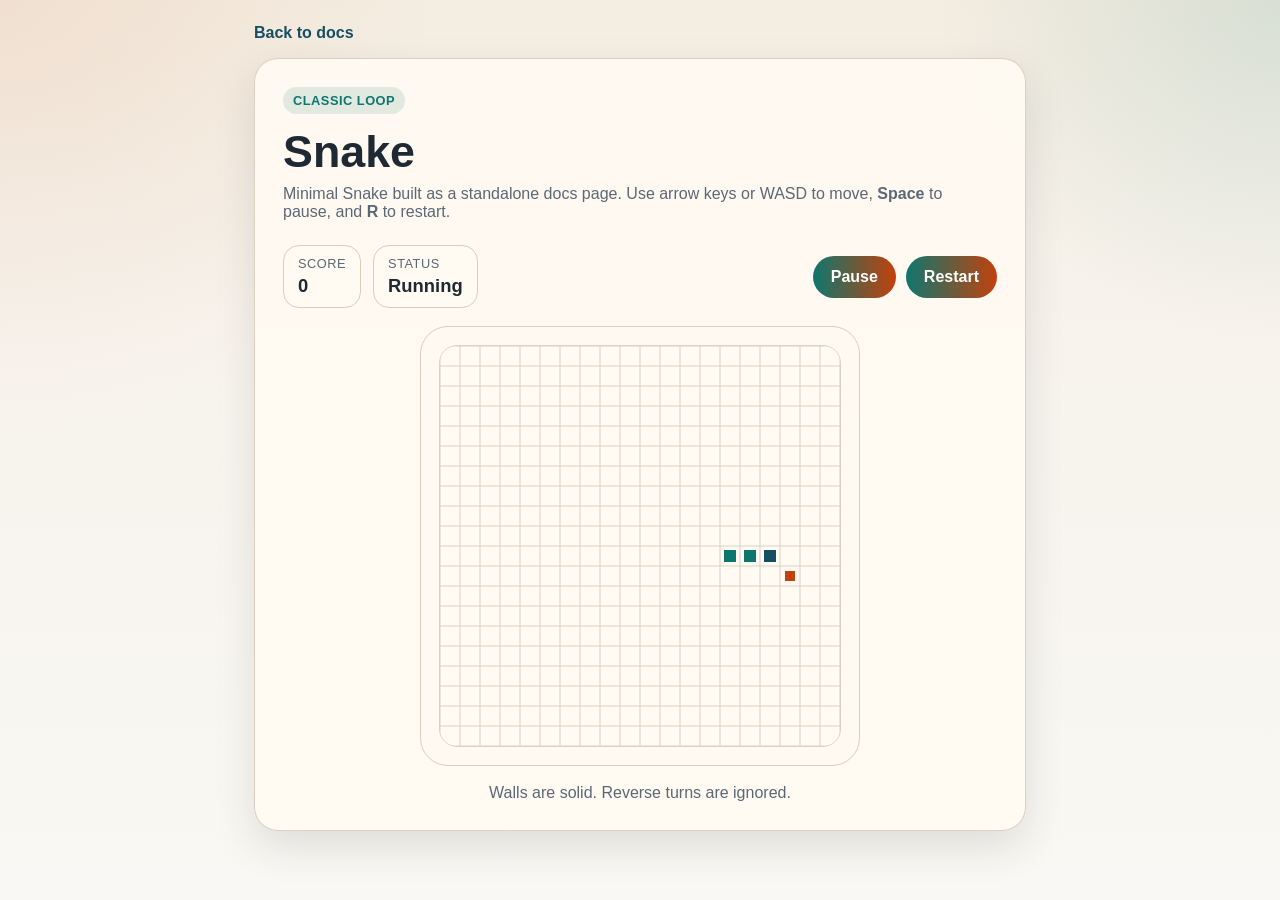
==== docs/snake/index.html @ d0e92999 "Add standalone Snake docs page" ====
<!DOCTYPE html>
<html lang="en">
<head>
  <meta charset="UTF-8">
  <meta name="viewport" content="width=device-width, initial-scale=1.0">
  <title>Classic Snake</title>
  <link rel="stylesheet" href="./style.css">
</head>
<body>
  <main class="page">
    <a class="back-link" href="../">Back to docs</a>
    <section class="panel">
      <div class="tag">Classic Loop</div>
      <h1>Snake</h1>
      <p class="intro">
        Minimal Snake built as a standalone docs page. Use arrow keys or WASD to move,
        <strong>Space</strong> to pause, and <strong>R</strong> to restart.
      </p>

      <div class="hud">
        <div class="stats">
          <div class="stat">
            <span class="label">Score</span>
            <span class="value" id="scoreValue">0</span>
          </div>
          <div class="stat">
            <span class="label">Status</span>
            <span class="value" id="statusValue">Running</span>
          </div>
        </div>
        <div class="actions">
          <button type="button" data-action="pause">Pause</button>
          <button type="button" data-action="restart">Restart</button>
        </div>
      </div>

      <div class="board-shell">
        <div class="board-frame">
          <canvas id="gameBoard" aria-label="Snake game board" role="img"></canvas>
        </div>
        <p class="hint">Walls are solid. Reverse turns are ignored.</p>

        <div class="mobile-controls" aria-label="On-screen controls">
          <div class="row">
            <button type="button" data-direction="up">Up</button>
          </div>
          <div class="row">
            <button type="button" data-direction="left">Left</button>
            <button type="button" data-action="pause">Pause</button>
            <button type="button" data-direction="right">Right</button>
          </div>
          <div class="row">
            <button type="button" data-direction="down">Down</button>
            <button type="button" data-action="restart">Restart</button>
          </div>
        </div>
      </div>
    </section>
  </main>

  <script type="module" src="./main.js"></script>
</body>
</html>
---- docs/snake/style.css ----
:root {
  --paper: #fffaf2;
  --ink: #1f2933;
  --muted: #5b6875;
  --line: #d9cdbd;
  --accent: #0f766e;
  --accent-2: #c2410c;
  --accent-3: #164e63;
  --shadow: 0 16px 40px rgba(31, 41, 51, 0.12);
  --radius: 24px;
  --sans: "Segoe UI", Tahoma, Geneva, Verdana, sans-serif;
}

* {
  box-sizing: border-box;
}

body {
  margin: 0;
  min-height: 100vh;
  font-family: var(--sans);
  color: var(--ink);
  background:
    radial-gradient(circle at top left, rgba(194, 65, 12, 0.08), transparent 28%),
    radial-gradient(circle at top right, rgba(15, 118, 110, 0.12), transparent 22%),
    linear-gradient(180deg, #f4ede1 0%, #f7f3ec 35%, #f9f8f4 100%);
}

a {
  color: var(--accent-3);
  text-decoration: none;
}

a:hover {
  text-decoration: underline;
}

.page {
  width: min(100%, 820px);
  margin: 0 auto;
  padding: 24px;
}

.back-link {
  display: inline-block;
  margin-bottom: 16px;
  font-weight: 600;
}

.panel {
  background: rgba(255, 250, 242, 0.92);
  border: 1px solid rgba(217, 205, 189, 0.9);
  border-radius: var(--radius);
  box-shadow: var(--shadow);
  padding: 28px;
}

.tag {
  display: inline-block;
  padding: 6px 10px;
  border-radius: 999px;
  background: rgba(15, 118, 110, 0.12);
  color: var(--accent);
  font-size: 0.8rem;
  font-weight: 700;
  letter-spacing: 0.04em;
  text-transform: uppercase;
}

h1 {
  margin: 14px 0 10px;
  font-size: clamp(2rem, 4vw, 2.8rem);
  line-height: 1.05;
}

.intro {
  margin: 0 0 24px;
  max-width: 42rem;
  color: var(--muted);
}

.hud {
  display: flex;
  flex-wrap: wrap;
  gap: 12px;
  justify-content: space-between;
  align-items: center;
  margin-bottom: 18px;
}

.stats {
  display: flex;
  flex-wrap: wrap;
  gap: 12px;
}

.stat {
  padding: 10px 14px;
  border-radius: 16px;
  background: var(--paper);
  border: 1px solid var(--line);
}

.label {
  display: block;
  font-size: 0.8rem;
  letter-spacing: 0.04em;
  text-transform: uppercase;
  color: var(--muted);
}

.value {
  display: block;
  margin-top: 4px;
  font-size: 1.15rem;
  font-weight: 700;
}

.actions {
  display: flex;
  flex-wrap: wrap;
  gap: 10px;
}

button {
  border: none;
  border-radius: 999px;
  padding: 12px 18px;
  font: inherit;
  font-weight: 700;
  color: white;
  background: linear-gradient(90deg, var(--accent), var(--accent-2));
  cursor: pointer;
}

button:disabled {
  cursor: not-allowed;
  opacity: 0.6;
}

.board-shell {
  display: grid;
  justify-items: center;
  gap: 18px;
}

.board-frame {
  width: min(100%, 440px);
  padding: 18px;
  border-radius: 28px;
  background: rgba(255, 250, 242, 0.96);
  border: 1px solid var(--line);
}

canvas {
  display: block;
  width: 100%;
  height: auto;
  border-radius: 18px;
  border: 1px solid rgba(217, 205, 189, 0.9);
}

.hint {
  margin: 0;
  color: var(--muted);
  text-align: center;
}

.mobile-controls {
  display: none;
  width: min(100%, 280px);
  gap: 10px;
}

.mobile-controls .row {
  display: flex;
  justify-content: center;
  gap: 10px;
}

.mobile-controls button {
  min-width: 78px;
}

@media (pointer: coarse), (max-width: 760px) {
  .page {
    padding: 16px;
  }

  .panel {
    padding: 22px;
  }

  .hud {
    align-items: stretch;
  }

  .actions {
    width: 100%;
  }

  .actions button {
    flex: 1 1 0;
  }

  .mobile-controls {
    display: grid;
  }
}
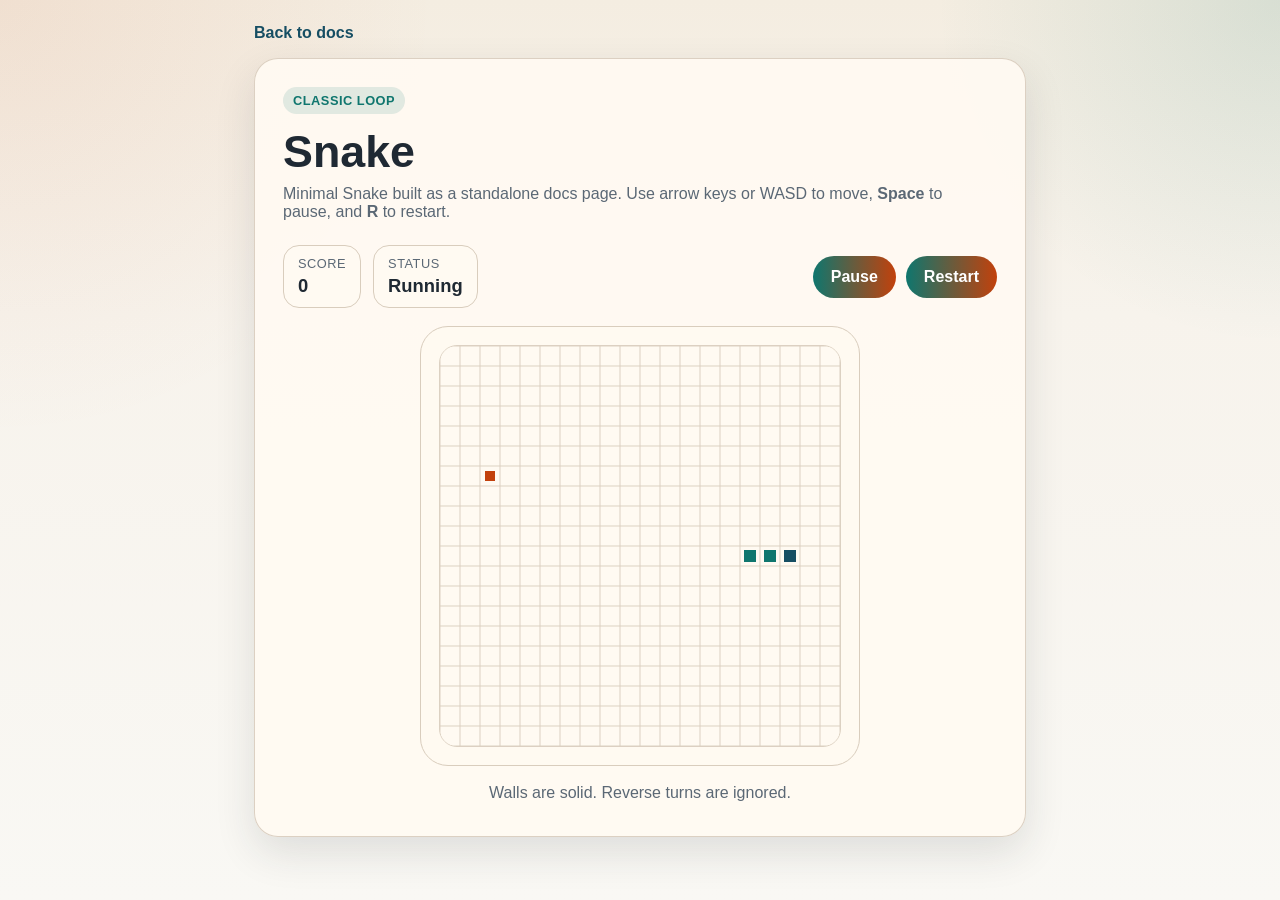
==== commit c577652f: "Improve Snake status messaging" ====
--- a/docs/snake/index.html
+++ b/docs/snake/index.html
@@ -25,7 +25,7 @@
           </div>
           <div class="stat">
             <span class="label">Status</span>
-            <span class="value" id="statusValue">Running</span>
+            <span class="value" id="statusValue" aria-live="polite">Running</span>
           </div>
         </div>
         <div class="actions">
@@ -38,7 +38,7 @@
         <div class="board-frame">
           <canvas id="gameBoard" aria-label="Snake game board" role="img"></canvas>
         </div>
-        <p class="hint">Walls are solid. Reverse turns are ignored.</p>
+        <p class="hint" id="statusNote" aria-live="polite">Walls are solid. Reverse turns are ignored.</p>
 
         <div class="mobile-controls" aria-label="On-screen controls">
           <div class="row">
--- a/docs/snake/style.css
+++ b/docs/snake/style.css
@@ -162,6 +162,7 @@
 
 .hint {
   margin: 0;
+  min-height: 1.5em;
   color: var(--muted);
   text-align: center;
 }
@@ -196,11 +197,7 @@
   }
 
   .actions {
-    width: 100%;
-  }
-
-  .actions button {
-    flex: 1 1 0;
+    display: none;
   }
 
   .mobile-controls {
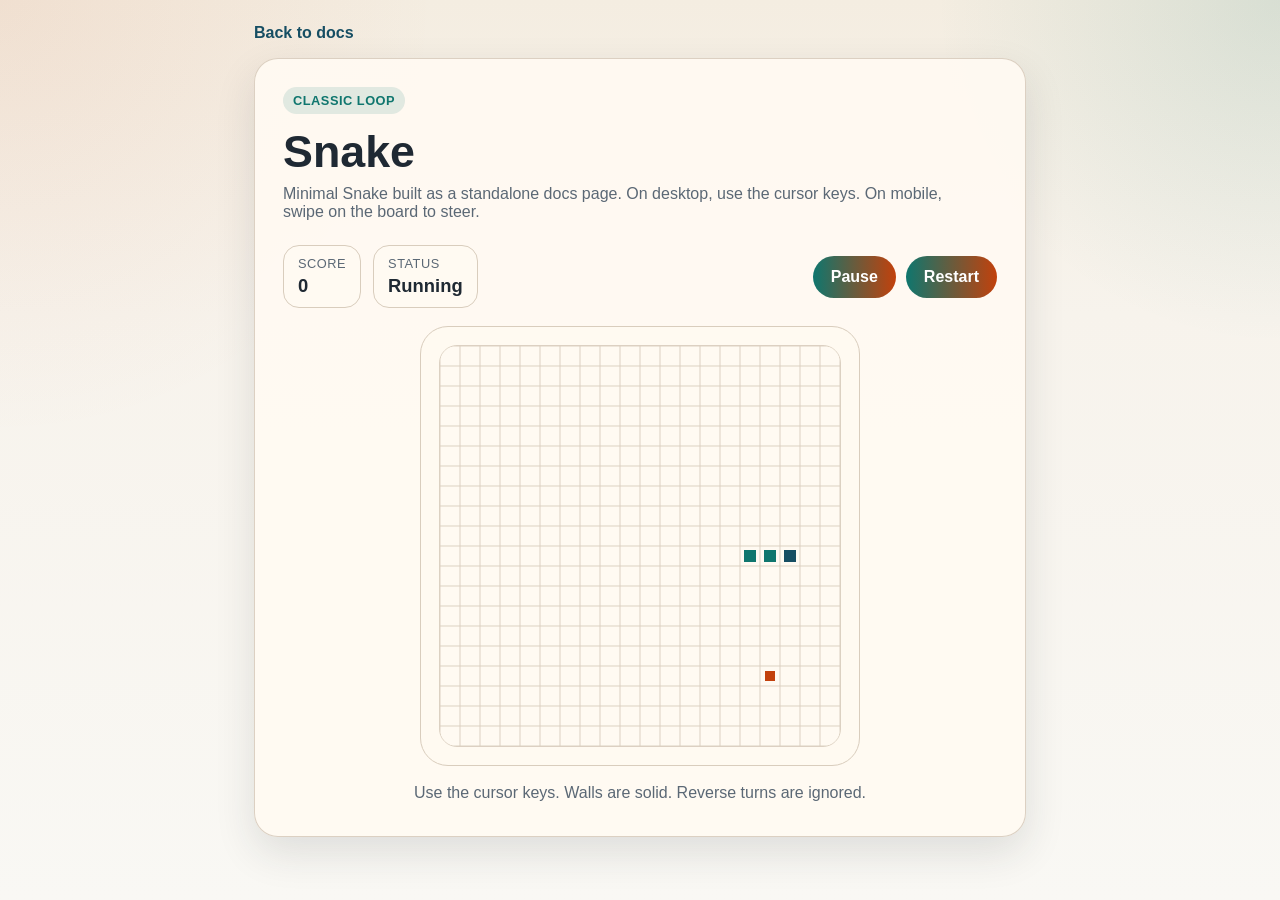
==== commit b0e39ee8: "Use swipe controls on mobile" ====
--- a/docs/snake/index.html
+++ b/docs/snake/index.html
@@ -13,8 +13,8 @@
       <div class="tag">Classic Loop</div>
       <h1>Snake</h1>
       <p class="intro">
-        Minimal Snake built as a standalone docs page. Use arrow keys or WASD to move,
-        <strong>Space</strong> to pause, and <strong>R</strong> to restart.
+        Minimal Snake built as a standalone docs page. On desktop, use the cursor keys.
+        On mobile, swipe on the board to steer.
       </p>
 
       <div class="hud">
@@ -39,21 +39,6 @@
           <canvas id="gameBoard" aria-label="Snake game board" role="img"></canvas>
         </div>
         <p class="hint" id="statusNote" aria-live="polite">Walls are solid. Reverse turns are ignored.</p>
-
-        <div class="mobile-controls" aria-label="On-screen controls">
-          <div class="row">
-            <button type="button" data-direction="up">Up</button>
-          </div>
-          <div class="row">
-            <button type="button" data-direction="left">Left</button>
-            <button type="button" data-action="pause">Pause</button>
-            <button type="button" data-direction="right">Right</button>
-          </div>
-          <div class="row">
-            <button type="button" data-direction="down">Down</button>
-            <button type="button" data-action="restart">Restart</button>
-          </div>
-        </div>
       </div>
     </section>
   </main>
--- a/docs/snake/style.css
+++ b/docs/snake/style.css
@@ -150,6 +150,7 @@
   border-radius: 28px;
   background: rgba(255, 250, 242, 0.96);
   border: 1px solid var(--line);
+  touch-action: none;
 }
 
 canvas {
@@ -165,22 +166,6 @@
   min-height: 1.5em;
   color: var(--muted);
   text-align: center;
-}
-
-.mobile-controls {
-  display: none;
-  width: min(100%, 280px);
-  gap: 10px;
-}
-
-.mobile-controls .row {
-  display: flex;
-  justify-content: center;
-  gap: 10px;
-}
-
-.mobile-controls button {
-  min-width: 78px;
 }
 
 @media (pointer: coarse), (max-width: 760px) {
@@ -199,8 +184,4 @@
   .actions {
     display: none;
   }
-
-  .mobile-controls {
-    display: grid;
-  }
 }
